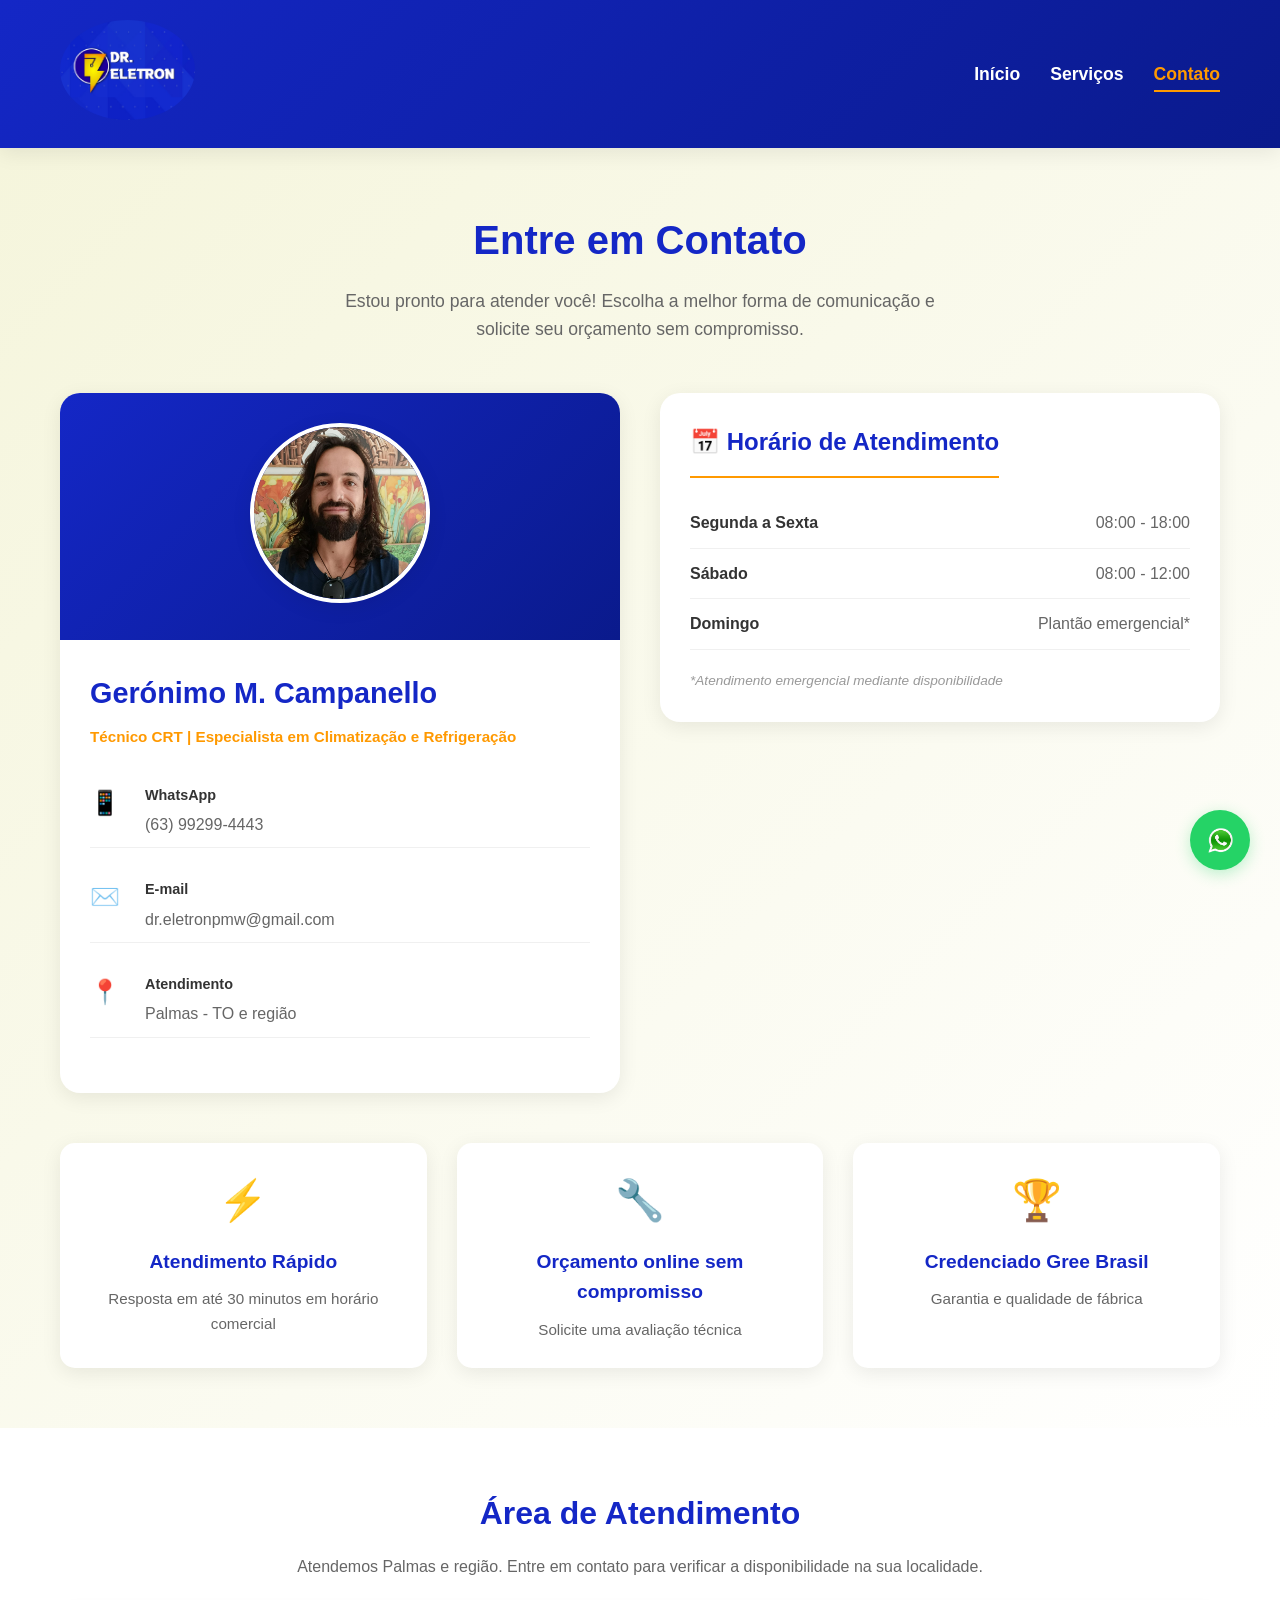
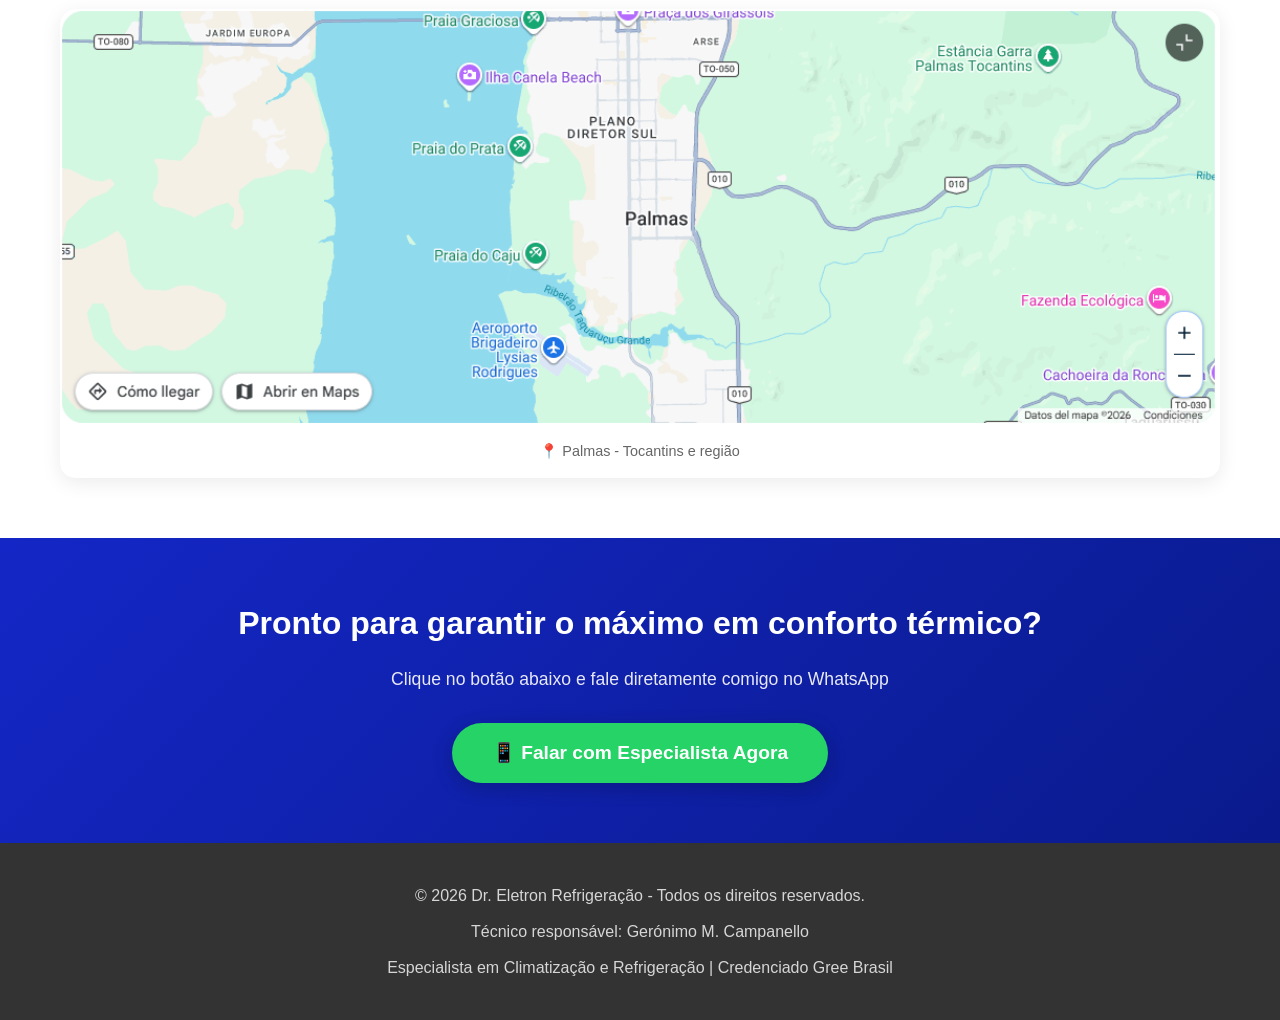
==== contato.html @ a92d4698 "subindo base Dr. Eletron Refrigeraçao" ====
<!DOCTYPE html>
<html lang="pt-br">

<head>
    <meta charset="UTF-8">
    <meta name="viewport" content="width=device-width, initial-scale=1.0">
    <meta name="description"
        content="Entre em contato com Dr. Eletron Refrigeração. Solicite orçamento, tire dúvidas ou agende uma visita técnica. Atendimento rápido e especializado em climatização e refrigeração.">
    <meta name="keywords"
        content="contato, whatsapp, email, orçamento, climatização, refrigeração, Geronimo Campanello">
    <title>Contato | Dr. Eletron Refrigeração</title>
    <link rel="stylesheet" href="estilo.css">
</head>

<body>
    <header>
        <div class="container">
            <div class="logo">
                <img src="img-logos/logo.dr.eletron.png" alt="Logo Dr. Eletron Refrigeração">
            </div>
            <nav>
                <ul class="menu">
                    <li><a href="index.html">Início</a></li>
                    <li><a href="index.html#servicos">Serviços</a></li>
                    <li><a href="contato.html" class="ativo">Contato</a></li>
                </ul>
            </nav>
        </div>
    </header>

    <main>
        <!-- Seção de Contato Principal -->
        <section class="contato-principal">
            <div class="container">
                <div class="contato-header">
                    <h1>Entre em Contato</h1>
                    <p>Estou pronto para atender você! Escolha a melhor forma de comunicação e solicite seu orçamento
                        sem compromisso.</p>
                </div>

                <div class="contato-wrapper">
                    <!-- Card do Técnico -->
                    <div class="card-tecnico-contato">
                        <div class="tecnico-foto">
                            <img src="img-logos/geroncio.jpeg"
                                alt="Gerónimo Campanello - Técnico em Climatização e Refrigeração">
                        </div>
                        <div class="tecnico-dados">
                            <h2>Gerónimo M. Campanello</h2>
                            <p class="tecnico-titulo">Técnico CRT | Especialista em Climatização e Refrigeração</p>
                            <div class="contato-info">
                                <div class="info-item">
                                    <span class="info-icon">📱</span>
                                    <div>
                                        <strong>WhatsApp</strong>
                                        <a href="https://wa.me/5563992994443?text=Olá%20Gerónimo,%20gostaria%20de%20mais%20informações%20sobre%20seus%20serviços!"
                                            target="_blank" class="whatsapp-link">(63) 99299-4443 </a>
                                    </div>
                                </div>
                                <div class="info-item">
                                    <span class="info-icon">✉️</span>
                                    <div>
                                        <strong>E-mail</strong>
                                        <a href="mailto:contato@dreletronrefrigeracao.com.br"
                                            class="email-link">dr.eletronpmw@gmail.com</a>
                                    </div>
                                </div>
                                <div class="info-item">
                                    <span class="info-icon">📍</span>
                                    <div>
                                        <strong>Atendimento</strong>
                                        <p>Palmas - TO e região</p>
                                    </div>
                                </div>
                            </div>
                        </div>
                    </div>

                    <!-- Horário de Atendimento -->
                    <div class="card-atendimento">
                        <h3>📅 Horário de Atendimento</h3>
                        <ul class="horarios">
                            <li>
                                <span>Segunda a Sexta</span>
                                <span>08:00 - 18:00</span>
                            </li>
                            <li>
                                <span>Sábado</span>
                                <span>08:00 - 12:00</span>
                            </li>
                            <li>
                                <span>Domingo</span>
                                <span>Plantão emergencial*</span>
                            </li>
                        </ul>
                        <p class="obs-horario">*Atendimento emergencial mediante disponibilidade</p>
                    </div>
                </div>

                <!-- Informações Adicionais -->
                <div class="info-adicional">
                    <div class="info-card">
                        <span class="info-icon-grande">⚡</span>
                        <h3>Atendimento Rápido</h3>
                        <p>Resposta em até 30 minutos em horário comercial</p>
                    </div>
                    <div class="info-card">
                        <span class="info-icon-grande">🔧</span>
                        <h3>Orçamento online sem compromisso</h3>
                        <p>Solicite uma avaliação técnica</p>
                    </div>
                    <div class="info-card">
                        <span class="info-icon-grande">🏆</span>
                        <h3>Credenciado Gree Brasil</h3>
                        <p>Garantia e qualidade de fábrica</p>
                    </div>
                </div>
            </div>
        </section>

        <!-- Seção de Mapa (opcional) -->
        <section class="mapa-regiao">
            <div class="container">
                <h2>Área de Atendimento</h2>
                <p>Atendemos Palmas e região. Entre em contato para verificar a disponibilidade na sua localidade.</p>
                <div class="mapa-placeholder">
                    <a target="_blank"
                        href="https://www.google.com/maps?sca_esv=269c172d4162f071&rlz=1C1VDKB_pt-PTBR1072BR1072&output=search&q=palmas+tocantins&source=lnms&fbs=[base64]&entry=mc&ved=1t:200715&ictx=111"><img
                            src="img-logos/mapa.palmas.png" alt="Mapa da região de Palmas - TO"></a>

                    <p class="legenda-mapa">📍 Palmas - Tocantins e região</p>
                </div>
            </div>
        </section>

        <!-- Seção de Chamada para Ação -->
        <section class="cta-contato">
            <div class="container">
                <h2>Pronto para garantir o máximo em conforto térmico?</h2>
                <p>Clique no botão abaixo e fale diretamente comigo no WhatsApp</p>
                <a href="https://wa.me/5563992994443?text=Olá%20Gerónimo,%20gostaria%20de%20mais%20informações%20sobre%20seus%20serviços!"
                    target="_blank" class="btn-whatsapp-grande">
                    📱 Falar com Especialista Agora
                </a>
            </div>
        </section>
    </main>

    <footer>
        <div class="container">
            <p>© 2026 Dr. Eletron Refrigeração - Todos os direitos reservados.</p>
            <p>Técnico responsável: Gerónimo M. Campanello</p>
            <p>Especialista em Climatização e Refrigeração | Credenciado Gree Brasil</p>
        </div>
    </footer>
    <!-- Botão Flutuante WhatsApp -->
    <a href="https://wa.me/5563992994443?text=Olá%20Gerónimo,%20gostaria%20de%20mais%20informações%20sobre%20seus%20serviços!"
        class="whatsapp-float" target="_blank" rel="noopener noreferrer">
        <img src="img-logos/za.s.fund (1).png" alt="WhatsApp" class="whatsapp-icon">
        <span class="whatsapp-tooltip">Fale conosco!</span>
    </a>
</body>

</html>
---- estilo.css ----
* {
    margin: 0;
    padding: 0;
    box-sizing: border-box;
}

:root {
    --azul-dr: #1427c6;
    --laranja: #ff9900;
    --amarelo: #f1d700;
    --branco: #ffffff;
    --bege: #f5f5dc;
    --cinza-claro: #f0f0f0;
    --cinza-escuro: #333333;
    --sombra: 0 5px 20px rgba(0, 0, 0, 0.08);
    --sombra-hover: 0 10px 30px rgba(0, 0, 0, 0.12);
    --transicao: all 0.3s ease;
}

body {
    font-family: 'Segoe UI', Tahoma, Geneva, Verdana, sans-serif;
    line-height: 1.6;
    color: var(--cinza-escuro);
    background-color: var(--branco);
}

.container {
    max-width: 1200px;
    margin: 0 auto;
    padding: 0 20px;
}

/* ============================================
   HEADER E NAVEGAÇÃO
   ============================================ */
header {
    background: linear-gradient(135deg, var(--azul-dr) 0%, #0a1a8c 100%);
    padding: 20px 0;
    position: sticky;
    top: 0;
    z-index: 1000;
    box-shadow: var(--sombra);
}

header .container {
    max-width: 1200px;
    margin: 0 auto;
    display: flex;
    justify-content: space-between;
    align-items: center;
    flex-wrap: wrap;
    gap: 20px;
}

.logo img {
    max-height: 100px;
    width: auto;
    margin: 0;
    padding: 0;
    border-radius: 50%;
}

.img-gree{
    display: flex;
    margin: 0 auto;    
    justify-content: center;
    align-content: center;
    align-items: center
}
.img-gree img{
    max-width: 150px;
}

/* Menu de Navegação */
.menu {
    display: flex;
    list-style: none;
    gap: 30px;
}

.menu li a {
    color: var(--branco);
    text-decoration: none;
    font-weight: 600;
    font-size: 1.1rem;
    padding: 8px 0;
    transition: var(--transicao);
    position: relative;
}

.menu li a::after {
    content: '';
    position: absolute;
    bottom: 0;
    left: 0;
    width: 0;
    height: 2px;
    background: var(--laranja);
    transition: var(--transicao);
}

.menu li a:hover::after,
.menu li a.ativo::after {
    width: 100%;
}

.menu li a:hover,
.menu li a.ativo {
    color: var(--laranja);
}

/* ============================================
   SEÇÃO SOBRE O TÉCNICO
   ============================================ */
.sobre-tecnico {
    padding: 60px 0;
    background: linear-gradient(135deg, var(--bege) 0%, var(--branco) 100%);
}

.sobre-tecnico .container {
    display: grid;
    grid-template-columns: 1fr 1fr;
    gap: 50px;
    align-items: center;
}

.tecnico-info h1 {
    font-size: 2.5rem;
    color: var(--azul-dr);
    margin-bottom: 15px;
    font-weight: 700;
}

.badge {
    display: inline-block;
    background: var(--laranja);
    color: var(--branco);
    padding: 8px 20px;
    border-radius: 25px;
    font-size: 0.9rem;
    font-weight: 600;
    margin-bottom: 20px;
}

.tecnico-info p {
    margin-bottom: 20px;
    font-size: 1.05rem;
    color: #555;
}

.destaque-experiencia {
    background: linear-gradient(135deg, rgba(20, 39, 198, 0.05) 0%, rgba(255, 153, 0, 0.05) 100%);
    border-left: 4px solid var(--laranja);
    padding: 20px;
    margin: 25px 0;
    border-radius: 8px;
}

.destaque-experiencia p {
    margin-bottom: 0;
    font-weight: 500;
}

.davita {
    color: var(--azul-dr);
    font-weight: 700;
    font-size: 1.1rem;
}

.tecnico-imagem {
    text-align: center;
}

.tecnico-imagem img {
    max-width: 100%;
    border-radius: 15px;
    box-shadow: var(--sombra);
    margin-bottom: 20px;
}

.carteira-crt img {
    max-width: 350px;
    border-radius: 10px;
    box-shadow: var(--sombra);
}

/* ============================================
   SEÇÃO SERVIÇOS
   ============================================ */
.servicos-destaque {
    padding: 60px 0;
    background: var(--branco);
}

.servicos-destaque h2 {
    text-align: center;
    font-size: 2.2rem;
    color: var(--azul-dr);
    margin-bottom: 50px;
    position: relative;
    padding-bottom: 15px;
}

.servicos-destaque h2::after {
    content: '';
    position: absolute;
    bottom: 0;
    left: 50%;
    transform: translateX(-50%);
    width: 80px;
    height: 3px;
    background: var(--laranja);
}

.servico-item {
    display: grid;
    grid-template-columns: 1fr 1fr;
    gap: 40px;
    margin-bottom: 60px;
    align-items: center;
}

.servico-item:last-child {
    margin-bottom: 0;
}

.servico-texto h3 {
    font-size: 1.8rem;
    color: var(--azul-dr);
    margin-bottom: 20px;
}

.servico-texto p {
    margin-bottom: 15px;
    color: #555;
}

.servico-texto ul {
    list-style: none;
    margin-bottom: 25px;
}

.servico-texto ul li {
    margin-bottom: 12px;
    padding-left: 25px;
    position: relative;
    color: #555;
}

.servico-texto ul li::before {
    content: '✓';
    position: absolute;
    left: 0;
    color: var(--laranja);
    font-weight: bold;
    font-size: 1.1rem;
}

.btn-saiba-mais {
    display: inline-block;
    background: transparent;
    color: var(--azul-dr);
    text-decoration: none;
    font-weight: 600;
    padding: 10px 0;
    border-bottom: 2px solid var(--laranja);
    transition: var(--transicao);
}

.btn-saiba-mais:hover {
    color: var(--laranja);
    transform: translateX(5px);
}

.servico-imagem img {
    width: 100%;
    border-radius: 15px;
    box-shadow: var(--sombra);
    transition: var(--transicao);
}

.servico-imagem img:hover {
    transform: scale(1.02);
    box-shadow: var(--sombra-hover);
}

/* ============================================
   SEÇÃO DIFERENCIAIS
   ============================================ */
.diferenciais {
    padding: 60px 0;
    background: linear-gradient(135deg, var(--cinza-claro) 0%, var(--bege) 100%);
}

.diferenciais h2 {
    text-align: center;
    font-size: 2.2rem;
    color: var(--azul-dr);
    margin-bottom: 50px;
    position: relative;
    padding-bottom: 15px;
}

.diferenciais h2::after {
    content: '';
    position: absolute;
    bottom: 0;
    left: 50%;
    transform: translateX(-50%);
    width: 80px;
    height: 3px;
    background: var(--laranja);
}

.cards-diferenciais {
    display: grid;
    grid-template-columns: repeat(auto-fit, minmax(300px, 1fr));
    gap: 30px;
}

.card {
    background: var(--branco);
    padding: 30px;
    border-radius: 15px;
    text-align: center;
    transition: var(--transicao);
    box-shadow: var(--sombra);
    border-bottom: 3px solid transparent;
}

.card:hover {
    transform: translateY(-5px);
    box-shadow: var(--sombra-hover);
    border-bottom-color: var(--laranja);
}

.card h3 {
    font-size: 1.3rem;
    color: var(--azul-dr);
    margin-bottom: 15px;
}

.card p {
    color: #666;
    line-height: 1.6;
}

/* ============================================
   SEÇÃO CASES DE SUCESSO
   ============================================ */
.cases {
    padding: 60px 0;
    background: var(--branco);
}

.cases h2 {
    text-align: center;
    font-size: 2.2rem;
    color: var(--azul-dr);
    margin-bottom: 50px;
    position: relative;
    padding-bottom: 15px;
}

.cases h2::after {
    content: '';
    position: absolute;
    bottom: 0;
    left: 50%;
    transform: translateX(-50%);
    width: 80px;
    height: 3px;
    background: var(--laranja);
}

.case-item {
    background: linear-gradient(135deg, var(--bege) 0%, var(--branco) 100%);
    border-radius: 15px;
    padding: 40px;
    box-shadow: var(--sombra);
    border-left: 5px solid var(--laranja);
}

.case-info h3 {
    font-size: 1.5rem;
    color: var(--azul-dr);
    margin-bottom: 20px;
}

.case-info p {
    margin-bottom: 15px;
    color: #555;
    line-height: 1.7;
}

.case-info p strong {
    color: var(--azul-dr);
}

/* ============================================
   SEÇÃO CTA (CHAMADA PARA AÇÃO)
   ============================================ */
.cta {
    padding: 80px 0;
    background: linear-gradient(135deg, var(--azul-dr) 0%, #0a1a8c 100%);
    text-align: center;
    color: var(--branco);
}

.cta h2 {
    font-size: 2rem;
    margin-bottom: 20px;
}

.cta p {
    font-size: 1.2rem;
    margin-bottom: 30px;
    opacity: 0.95;
}

.btn-contato {
    display: inline-block;
    background: var(--laranja);
    color: var(--branco);
    text-decoration: none;
    padding: 15px 40px;
    border-radius: 50px;
    font-weight: 600;
    font-size: 1.1rem;
    transition: var(--transicao);
    box-shadow: 0 5px 15px rgba(0, 0, 0, 0.2);
}

.btn-contato:hover {
    background: var(--amarelo);
    transform: translateY(-2px);
    box-shadow: 0 8px 20px rgba(0, 0, 0, 0.3);
}

/* ============================================
   FOOTER
   ============================================ */
footer {
    background: var(--cinza-escuro);
    color: var(--branco);
    padding: 40px 0;
    text-align: center;
}

footer p {
    margin-bottom: 10px;
    opacity: 0.8;
}

footer p:last-child {
    margin-bottom: 0;
}

/* ============================================
   RESPONSIVIDADE
   ============================================ */
@media (max-width: 768px) {
    header .container {
        flex-direction: column;
        text-align: center;
    }
    
    .menu {
        flex-wrap: wrap;
        justify-content: center;
        gap: 20px;
    }
    
    .sobre-tecnico .container {
        grid-template-columns: 1fr;
        gap: 30px;
    }
    
    .tecnico-info h1 {
        font-size: 2rem;
    }
    
    .servico-item {
        grid-template-columns: 1fr;
        gap: 30px;
    }
    
    .servico-item:nth-child(even) .servico-imagem {
        order: -1;
    }
    
    .servico-texto h3 {
        font-size: 1.5rem;
    }
    
    .cards-diferenciais {
        grid-template-columns: 1fr;
    }
    
    .case-item {
        padding: 25px;
    }
    
    .cta h2 {
        font-size: 1.5rem;
    }
    
    .cta p {
        font-size: 1rem;
    }
    
    .btn-contato {
        padding: 12px 30px;
        font-size: 1rem;
    }
}

@media (max-width: 480px) {
    .container {
        padding: 0 15px;
    }
    
    .tecnico-info h1 {
        font-size: 1.8rem;
    }
    
    .badge {
        font-size: 0.8rem;
    }
    
    .servicos-destaque h2,
    .diferenciais h2,
    .cases h2 {
        font-size: 1.8rem;
    }
    
    .card {
        padding: 20px;
    }
    
    .case-info h3 {
        font-size: 1.3rem;
    }
}

/* ============================================
   ANIMAÇÕES E EFEITOS
   ============================================ */
@keyframes fadeInUp {
    from {
        opacity: 0;
        transform: translateY(30px);
    }
    to {
        opacity: 1;
        transform: translateY(0);
    }
}

.sobre-tecnico,
.servicos-destaque,
.diferenciais,
.cases,
.cta {
    animation: fadeInUp 0.6s ease-out;
}

/* Scroll Suave */
html {
    scroll-behavior: smooth;
}

/* Seleção de Texto */
::selection {
    background: var(--laranja);
    color: var(--branco);
}

/* Scrollbar Personalizada */
::-webkit-scrollbar {
    width: 10px;
}

::-webkit-scrollbar-track {
    background: var(--cinza-claro);
}

::-webkit-scrollbar-thumb {
    background: var(--azul-dr);
    border-radius: 5px;
}

::-webkit-scrollbar-thumb:hover {
    background: var(--laranja);
}
/* ============================================
   PÁGINA DE CONTATO
   ============================================ */

/* Seção Principal de Contato */
.contato-principal {
    padding: 60px 0;
    background: linear-gradient(135deg, var(--bege) 0%, var(--branco) 100%);
}

.contato-header {
    text-align: center;
    margin-bottom: 50px;
}

.contato-header h1 {
    font-size: 2.5rem;
    color: var(--azul-dr);
    margin-bottom: 15px;
}

.contato-header p {
    font-size: 1.1rem;
    color: #666;
    max-width: 600px;
    margin: 0 auto;
}

.contato-wrapper {
    display: grid;
    grid-template-columns: 1fr 1fr;
    gap: 40px;
    margin-bottom: 50px;
}

/* Card do Técnico */
.card-tecnico-contato {
    background: var(--branco);
    border-radius: 20px;
    overflow: hidden;
    box-shadow: var(--sombra);
    display: flex;
    flex-direction: column;
    transition: var(--transicao);
}

.card-tecnico-contato:hover {
    transform: translateY(-5px);
    box-shadow: var(--sombra-hover);
}

.tecnico-foto {
    background: linear-gradient(135deg, var(--azul-dr) 0%, #0a1a8c 100%);
    text-align: center;
    padding: 30px;
}

.tecnico-foto img {
    width: 180px;
    height: 180px;
    border-radius: 50%;
    object-fit: cover;
    border: 4px solid var(--branco);
    box-shadow: var(--sombra);
}

.tecnico-dados {
    padding: 30px;
}

.tecnico-dados h2 {
    color: var(--azul-dr);
    font-size: 1.8rem;
    margin-bottom: 8px;
}

.tecnico-titulo {
    color: var(--laranja);
    font-weight: 600;
    margin-bottom: 25px;
    font-size: 0.95rem;
}

.contato-info {
    margin-bottom: 25px;
}

.info-item {
    display: flex;
    align-items: flex-start;
    gap: 15px;
    margin-bottom: 20px;
    padding: 10px 0;
    border-bottom: 1px solid var(--cinza-claro);
}

.info-icon {
    font-size: 1.5rem;
    min-width: 40px;
}

.info-item strong {
    display: block;
    color: var(--cinza-escuro);
    margin-bottom: 5px;
    font-size: 0.9rem;
}

.info-item a,
.info-item p {
    color: #666;
    text-decoration: none;
    transition: var(--transicao);
}

.whatsapp-link:hover {
    color: #25D366;
}

.email-link:hover {
    color: var(--azul-dr);
}

.botoes-contato {
    display: flex;
    flex-direction: column;
    gap: 15px;
    margin-top: 25px;
}

.btn-whatsapp,
.btn-email {
    display: flex;
    align-items: center;
    justify-content: center;
    gap: 10px;
    padding: 12px 20px;
    border-radius: 10px;
    text-decoration: none;
    font-weight: 600;
    transition: var(--transicao);
    text-align: center;
}

.btn-whatsapp {
    background: #25D366;
    color: var(--branco);
}

.btn-whatsapp:hover {
    background: #128C7E;
    transform: translateY(-2px);
}

.btn-email {
    background: var(--cinza-claro);
    color: var(--cinza-escuro);
    border: 1px solid #ddd;
}

.btn-email:hover {
    background: var(--bege);
    transform: translateY(-2px);
}

/* Card de Atendimento */
.card-atendimento {
    background: var(--branco);
    border-radius: 20px;
    padding: 30px;
    box-shadow: var(--sombra);
    height: fit-content;
}

.card-atendimento h3 {
    color: var(--azul-dr);
    font-size: 1.5rem;
    margin-bottom: 20px;
    padding-bottom: 15px;
    border-bottom: 2px solid var(--laranja);
    display: inline-block;
}

.horarios {
    list-style: none;
    margin-bottom: 20px;
}

.horarios li {
    display: flex;
    justify-content: space-between;
    padding: 12px 0;
    border-bottom: 1px solid var(--cinza-claro);
}

.horarios li span:first-child {
    font-weight: 600;
    color: var(--cinza-escuro);
}

.horarios li span:last-child {
    color: #666;
}

.obs-horario {
    font-size: 0.85rem;
    color: #999;
    margin-top: 15px;
    font-style: italic;
}

/* Informações Adicionais */
.info-adicional {
    display: grid;
    grid-template-columns: repeat(auto-fit, minmax(250px, 1fr));
    gap: 30px;
    margin-top: 40px;
}

.info-card {
    text-align: center;
    padding: 25px;
    background: var(--branco);
    border-radius: 15px;
    box-shadow: var(--sombra);
    transition: var(--transicao);
}

.info-card:hover {
    transform: translateY(-5px);
    box-shadow: var(--sombra-hover);
}

.info-icon-grande {
    font-size: 2.5rem;
    display: block;
    margin-bottom: 15px;
}

.info-card h3 {
    color: var(--azul-dr);
    margin-bottom: 10px;
    font-size: 1.2rem;
}

.info-card p {
    color: #666;
    font-size: 0.95rem;
}

/* Seção Mapa */
.mapa-regiao {
    padding: 60px 0;
    background: var(--branco);
    text-align: center;
}

.mapa-regiao h2 {
    font-size: 2rem;
    color: var(--azul-dr);
    margin-bottom: 15px;
}

.mapa-regiao > .container > p {
    color: #666;
    margin-bottom: 30px;
}

.mapa-placeholder {
    background: var(--cinza-claro);
    border-radius: 15px;
    overflow: hidden;
    box-shadow: var(--sombra);
}

.mapa-placeholder img {
    width: 100%;
    height: auto;
    display: block;
}

.legenda-mapa {
    padding: 15px;
    color: #666;
    font-size: 0.9rem;
    background: var(--branco);
}

/* CTA da Página de Contato */
.cta-contato {
    padding: 60px 0;
    background: linear-gradient(135deg, var(--azul-dr) 0%, #0a1a8c 100%);
    text-align: center;
    color: var(--branco);
}

.cta-contato h2 {
    font-size: 2rem;
    margin-bottom: 15px;
}

.cta-contato p {
    font-size: 1.1rem;
    margin-bottom: 30px;
    opacity: 0.9;
}

.btn-whatsapp-grande {
    display: inline-flex;
    align-items: center;
    gap: 12px;
    background: #25D366;
    color: var(--branco);
    text-decoration: none;
    padding: 15px 40px;
    border-radius: 50px;
    font-weight: 600;
    font-size: 1.2rem;
    transition: var(--transicao);
    box-shadow: 0 5px 20px rgba(0, 0, 0, 0.2);
}

.btn-whatsapp-grande:hover {
    background: #128C7E;
    transform: translateY(-3px);
    box-shadow: 0 8px 25px rgba(0, 0, 0, 0.3);
}

/* Responsividade para página de contato */
@media (max-width: 768px) {
    .contato-wrapper {
        grid-template-columns: 1fr;
    }
    
    .contato-header h1 {
        font-size: 2rem;
    }
    
    .tecnico-dados h2 {
        font-size: 1.5rem;
    }
    
    .btn-whatsapp-grande {
        font-size: 1rem;
        padding: 12px 25px;
    }
    
    .cta-contato h2 {
        font-size: 1.5rem;
    }
    
    .info-adicional {
        grid-template-columns: 1fr;
    }
}

/* ============================================
   BOTÃO FLUTUANTE WHATSAPP
   ============================================ */
.whatsapp-float {
    position: fixed;
    bottom: 30px;
    right: 30px;
    z-index: 1000;
    width: 60px;
    height: 60px;
    background-color: #25D366;
    border-radius: 50%;
    display: flex;
    align-items: center;
    justify-content: center;
    box-shadow: 0 4px 15px rgba(37, 211, 102, 0.3);
    transition: all 0.3s ease;
    text-decoration: none;
    animation: pulse 2s infinite;
}

.whatsapp-float:hover {
    transform: scale(1.1);
    box-shadow: 0 6px 20px rgba(37, 211, 102, 0.5);
    background-color: #128C7E;
}

.whatsapp-icon {
    width: 35px;
    height: 35px;
}

/* Tooltip (texto que aparece ao passar o mouse) */
.whatsapp-tooltip {
    position: absolute;
    right: 70px;
    background: var(--cinza-escuro);
    color: var(--branco);
    padding: 8px 15px;
    border-radius: 25px;
    font-size: 0.85rem;
    font-weight: 500;
    white-space: nowrap;
    opacity: 0;
    visibility: hidden;
    transition: all 0.3s ease;
    box-shadow: var(--sombra);
}

.whatsapp-tooltip::after {
    content: '';
    position: absolute;
    right: -8px;
    top: 50%;
    transform: translateY(-50%);
    border-width: 5px;
    border-style: solid;
    border-color: transparent transparent transparent var(--cinza-escuro);
}

.whatsapp-float:hover .whatsapp-tooltip {
    opacity: 1;
    visibility: visible;
    right: 80px;
}

/* Animação de pulsação */
@keyframes pulse {
    0% {
        transform: scale(1);
        box-shadow: 0 4px 15px rgba(37, 211, 102, 0.3);
    }
    50% {
        transform: scale(1.05);
        box-shadow: 0 6px 25px rgba(37, 211, 102, 0.5);
    }
    100% {
        transform: scale(1);
        box-shadow: 0 4px 15px rgba(37, 211, 102, 0.3);
    }
}

/* Responsividade para mobile */
@media (max-width: 768px) {
    .whatsapp-float {
        width: 55px;
        height: 55px;
        bottom: 20px;
        right: 20px;
    }
    
    .whatsapp-icon {
        width: 30px;
        height: 30px;
    }
    
    .whatsapp-tooltip {
        display: none; /* Esconde tooltip em mobile */
    }
}
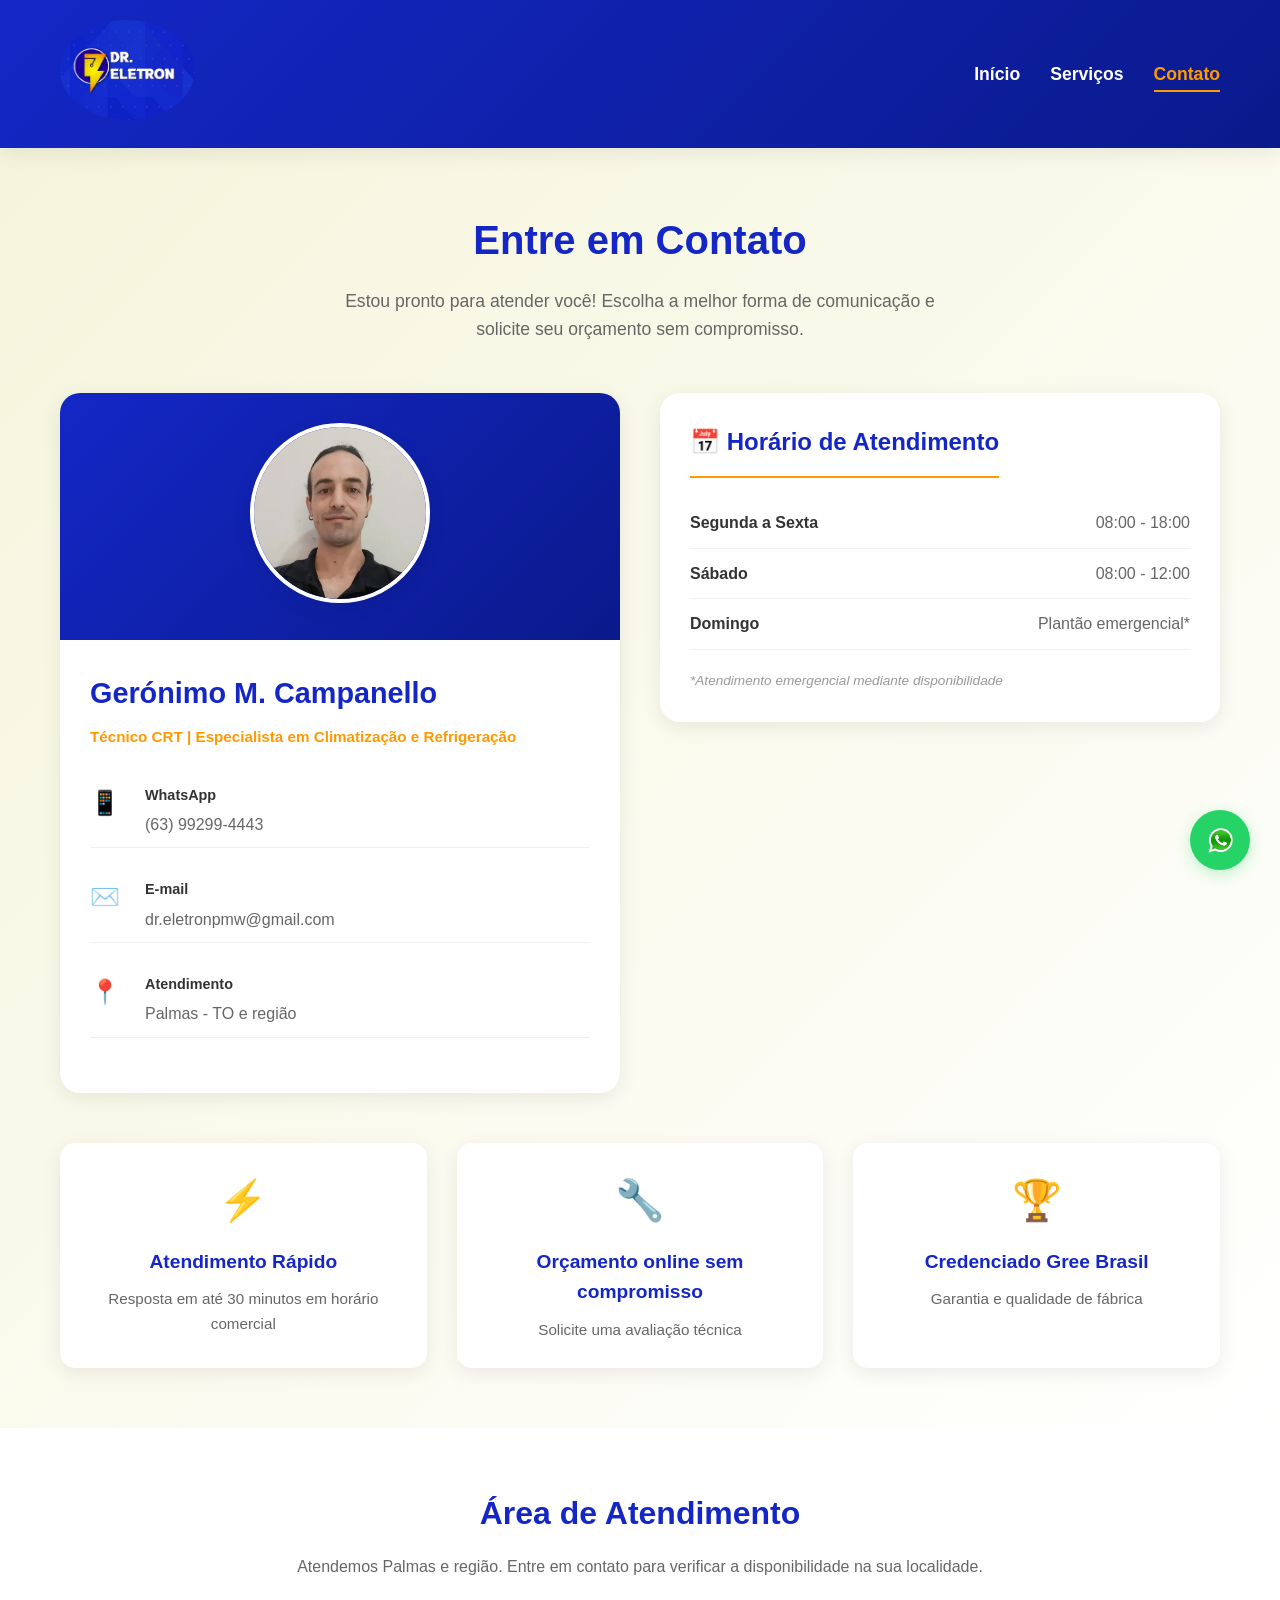
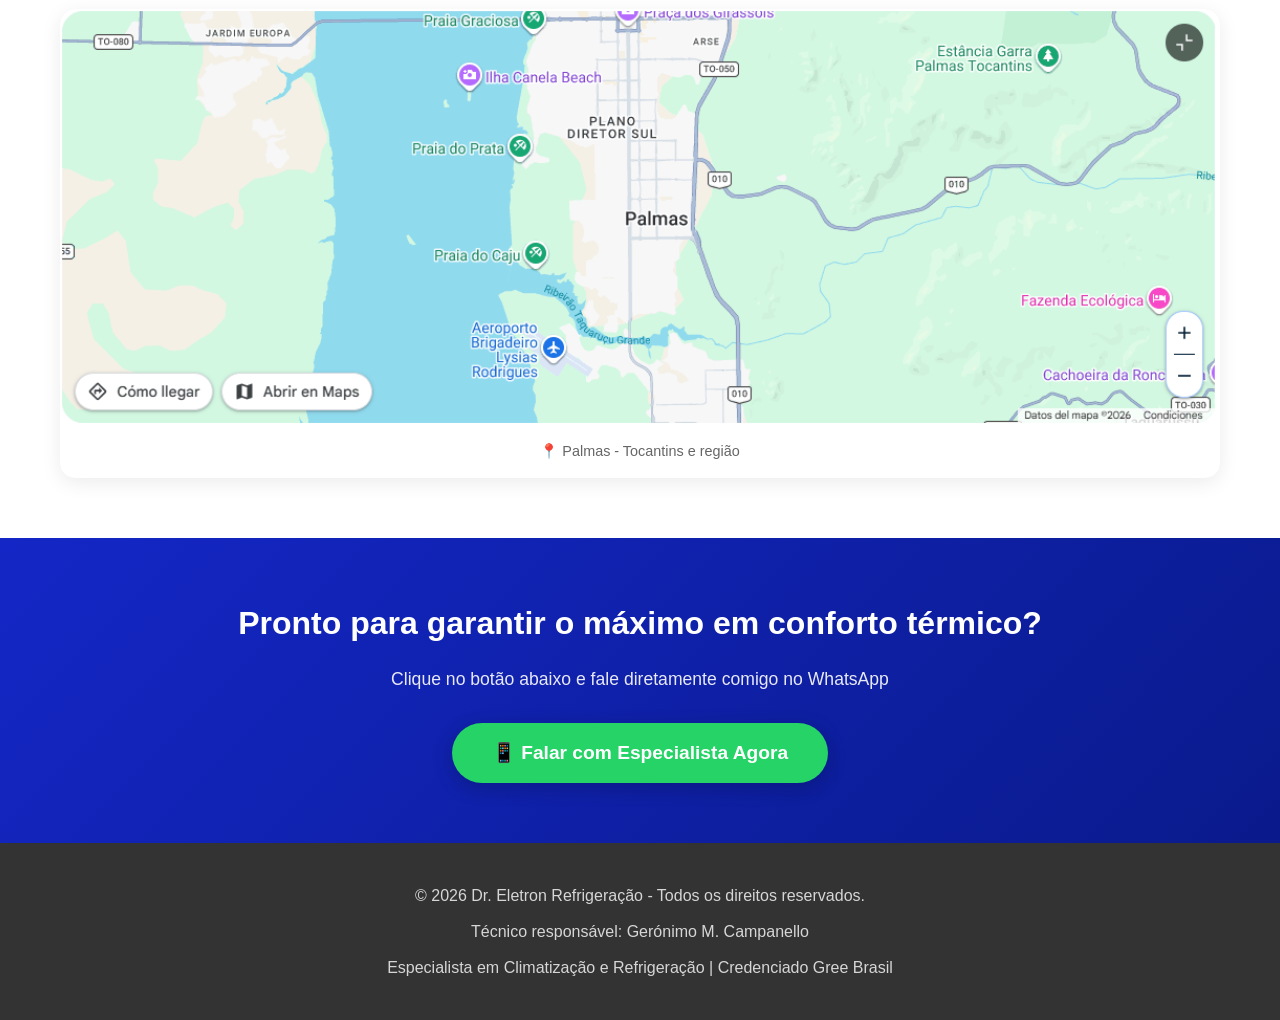
==== commit 043c9df0: "atualizando informaçoes e imgs" ====
--- a/contato.html
+++ b/contato.html
@@ -42,7 +42,7 @@
                     <!-- Card do Técnico -->
                     <div class="card-tecnico-contato">
                         <div class="tecnico-foto">
-                            <img src="img-logos/geroncio.jpeg"
+                            <img src="img-logos/geronimo.dr.eletron.recorte.webp"
                                 alt="Gerónimo Campanello - Técnico em Climatização e Refrigeração">
                         </div>
                         <div class="tecnico-dados">
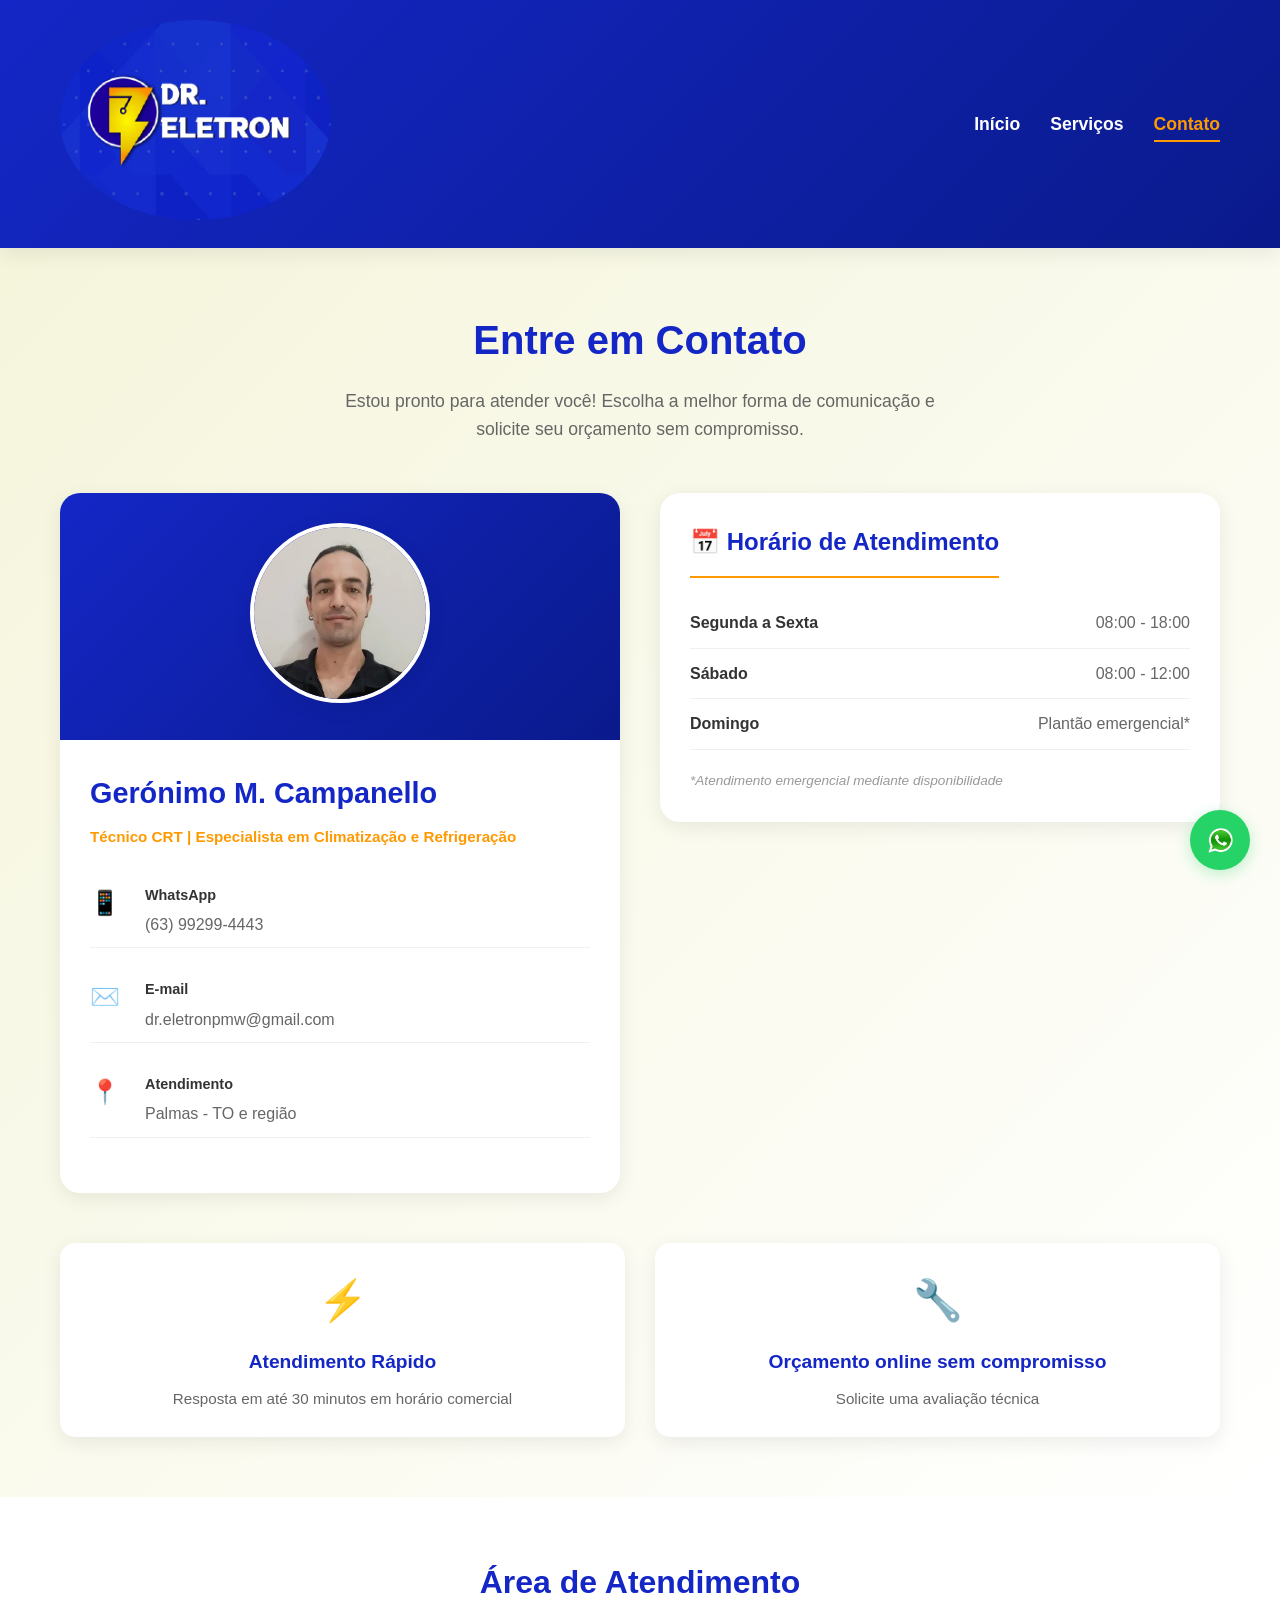
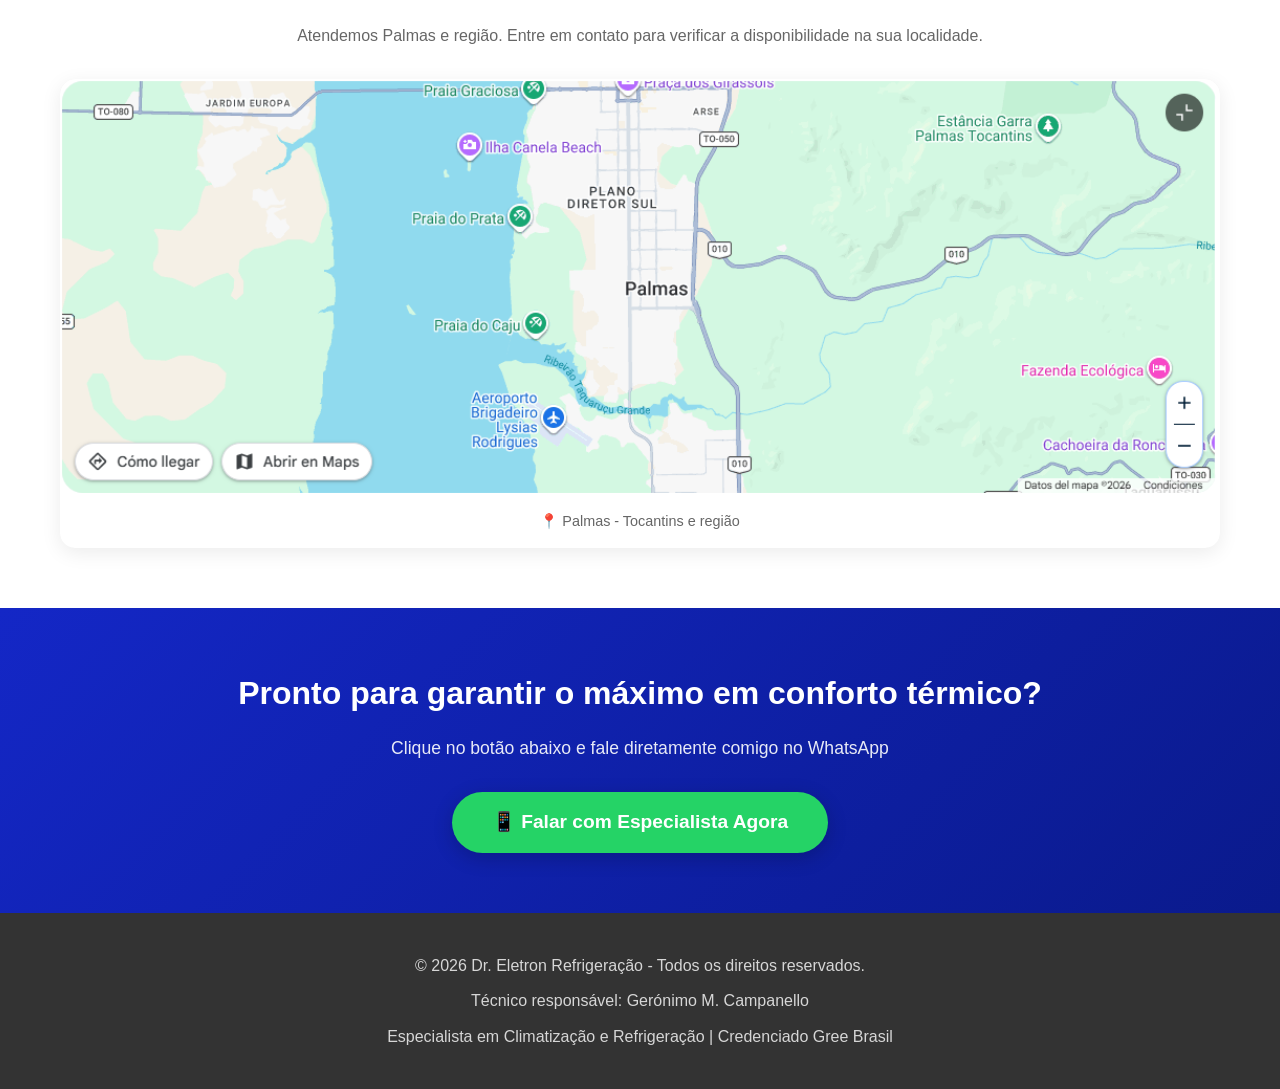
==== commit 273acdf7: "aguardando credenciamento GREE" ====
--- a/contato.html
+++ b/contato.html
@@ -109,11 +109,16 @@
                         <h3>Orçamento online sem compromisso</h3>
                         <p>Solicite uma avaliação técnica</p>
                     </div>
+
+                <!--    
                     <div class="info-card">
                         <span class="info-icon-grande">🏆</span>
                         <h3>Credenciado Gree Brasil</h3>
                         <p>Garantia e qualidade de fábrica</p>
                     </div>
+
+                -->
+                    
                 </div>
             </div>
         </section>
--- a/estilo.css
+++ b/estilo.css
@@ -49,25 +49,25 @@
     justify-content: space-between;
     align-items: center;
     flex-wrap: wrap;
-    gap: 20px;
 }
 
 .logo img {
-    max-height: 100px;
+    max-height: 200px;
     width: auto;
     margin: 0;
     padding: 0;
     border-radius: 50%;
 }
 
-.img-gree{
+.img-gree {
     display: flex;
-    margin: 0 auto;    
+    margin: 0 auto;
     justify-content: center;
     align-content: center;
     align-items: center
 }
-.img-gree img{
+
+.img-gree img {
     max-width: 150px;
 }
 
@@ -121,10 +121,20 @@
     display: grid;
     grid-template-columns: 1fr 1fr;
     gap: 50px;
-    align-items: center;
-}
-
-.tecnico-info h1 {
+    align-items: start; /* mudado de center para start para alinhar no topo */
+    max-width: 1200px;
+    margin: 0 auto;
+}
+
+/* Ajuste para telas menores */
+@media (max-width: 768px) {
+    .sobre-tecnico .container {
+        grid-template-columns: 1fr;
+        gap: 30px;
+    }
+}
+
+.tecnico-info h2 {
     font-size: 2.5rem;
     color: var(--azul-dr);
     margin-bottom: 15px;
@@ -148,6 +158,42 @@
     color: #555;
 }
 
+/* Credenciais em destaque */
+.credenciais-destaque {
+    margin: 25px 0;
+}
+
+.credencial-item {
+    display: flex;
+    gap: 15px;
+    margin-bottom: 20px;
+    padding: 15px;
+    background: rgba(255, 255, 255, 0.7);
+    border-radius: 12px;
+    transition: var(--transicao);
+}
+
+.credencial-item:hover {
+    background: var(--branco);
+    transform: translateX(5px);
+}
+
+.credencial-icon {
+    font-size: 2rem;
+    min-width: 50px;
+}
+
+.credencial-texto h3 {
+    color: var(--azul-dr);
+    font-size: 1.1rem;
+    margin-bottom: 8px;
+}
+
+.credencial-texto p {
+    margin-bottom: 0;
+    font-size: 0.95rem;
+}
+
 .destaque-experiencia {
     background: linear-gradient(135deg, rgba(20, 39, 198, 0.05) 0%, rgba(255, 153, 0, 0.05) 100%);
     border-left: 4px solid var(--laranja);
@@ -161,27 +207,19 @@
     font-weight: 500;
 }
 
-.davita {
+.davita a {
     color: var(--azul-dr);
     font-weight: 700;
     font-size: 1.1rem;
-}
-
-.tecnico-imagem {
-    text-align: center;
-}
-
-.tecnico-imagem img {
-    max-width: 100%;
-    border-radius: 15px;
-    box-shadow: var(--sombra);
-    margin-bottom: 20px;
-}
-
-.carteira-crt img {
-    max-width: 350px;
-    border-radius: 10px;
-    box-shadow: var(--sombra);
+    text-decoration: none;
+}
+
+.davita a:hover {
+    text-decoration: underline;
+}
+
+.compromisso {
+    font-style: italic;
 }
 
 /* ============================================
@@ -351,6 +389,10 @@
 .cases {
     padding: 60px 0;
     background: var(--branco);
+}
+.cases img{
+    border-radius: 12px;
+    max-width: 100%;
 }
 
 .cases h2 {
@@ -464,51 +506,51 @@
         flex-direction: column;
         text-align: center;
     }
-    
+
     .menu {
         flex-wrap: wrap;
         justify-content: center;
         gap: 20px;
     }
-    
+
     .sobre-tecnico .container {
         grid-template-columns: 1fr;
         gap: 30px;
     }
-    
+
     .tecnico-info h1 {
         font-size: 2rem;
     }
-    
+
     .servico-item {
         grid-template-columns: 1fr;
         gap: 30px;
     }
-    
+
     .servico-item:nth-child(even) .servico-imagem {
         order: -1;
     }
-    
+
     .servico-texto h3 {
         font-size: 1.5rem;
     }
-    
+
     .cards-diferenciais {
         grid-template-columns: 1fr;
     }
-    
+
     .case-item {
         padding: 25px;
     }
-    
+
     .cta h2 {
         font-size: 1.5rem;
     }
-    
+
     .cta p {
         font-size: 1rem;
     }
-    
+
     .btn-contato {
         padding: 12px 30px;
         font-size: 1rem;
@@ -519,25 +561,25 @@
     .container {
         padding: 0 15px;
     }
-    
+
     .tecnico-info h1 {
         font-size: 1.8rem;
     }
-    
+
     .badge {
         font-size: 0.8rem;
     }
-    
+
     .servicos-destaque h2,
     .diferenciais h2,
     .cases h2 {
         font-size: 1.8rem;
     }
-    
+
     .card {
         padding: 20px;
     }
-    
+
     .case-info h3 {
         font-size: 1.3rem;
     }
@@ -551,6 +593,7 @@
         opacity: 0;
         transform: translateY(30px);
     }
+
     to {
         opacity: 1;
         transform: translateY(0);
@@ -593,6 +636,7 @@
 ::-webkit-scrollbar-thumb:hover {
     background: var(--laranja);
 }
+
 /* ============================================
    PÁGINA DE CONTATO
    ============================================ */
@@ -856,7 +900,7 @@
     margin-bottom: 15px;
 }
 
-.mapa-regiao > .container > p {
+.mapa-regiao>.container>p {
     color: #666;
     margin-bottom: 30px;
 }
@@ -926,24 +970,24 @@
     .contato-wrapper {
         grid-template-columns: 1fr;
     }
-    
+
     .contato-header h1 {
         font-size: 2rem;
     }
-    
+
     .tecnico-dados h2 {
         font-size: 1.5rem;
     }
-    
+
     .btn-whatsapp-grande {
         font-size: 1rem;
         padding: 12px 25px;
     }
-    
+
     .cta-contato h2 {
         font-size: 1.5rem;
     }
-    
+
     .info-adicional {
         grid-template-columns: 1fr;
     }
@@ -1021,10 +1065,12 @@
         transform: scale(1);
         box-shadow: 0 4px 15px rgba(37, 211, 102, 0.3);
     }
+
     50% {
         transform: scale(1.05);
         box-shadow: 0 6px 25px rgba(37, 211, 102, 0.5);
     }
+
     100% {
         transform: scale(1);
         box-shadow: 0 4px 15px rgba(37, 211, 102, 0.3);
@@ -1039,13 +1085,216 @@
         bottom: 20px;
         right: 20px;
     }
-    
+
     .whatsapp-icon {
         width: 30px;
         height: 30px;
     }
+
+    .whatsapp-tooltip {
+        display: none;
+        /* Esconde tooltip em mobile */
+    }
+
+  
+/* ============================================
+   CARD CRT EM DESTAQUE
+   ============================================ */
+.card-crt-destaque {
+    background: linear-gradient(135deg, var(--branco) 0%, var(--bege) 100%);
+    border-radius: 20px;
+    overflow: hidden;
+    box-shadow: var(--sombra-hover);
+    border: 1px solid rgba(20, 39, 198, 0.1);
+    transition: var(--transicao);
+    width: 100%; /* ocupar toda largura disponível */
+    max-width: 100%; /* sem limite máximo */
+}
+
+.card-crt-destaque:hover {
+    transform: translateY(-5px);
+    box-shadow: 0 15px 35px rgba(0, 0, 0, 0.15);
+}
+
+.crt-badge {
+    background: linear-gradient(135deg, var(--azul-dr) 0%, #0a1a8c 100%);
+    padding: 12px 25px;
+    display: inline-flex;
+    align-items: center;
+    gap: 10px;
+    border-bottom-right-radius: 30px;
+}
+
+.crt-icon {
+    font-size: 1.5rem;
+    filter: drop-shadow(0 2px 4px rgba(0, 0, 0, 0.2));
+}
+
+.crt-title {
+    color: var(--branco);
+    font-weight: 700;
+    font-size: 1.1rem;
+    letter-spacing: 1px;
+}
+
+.crt-content {
+    display: grid;
+    grid-template-columns: 1fr 1.5fr;
+    gap: 30px;
+    padding: 30px;
+    align-items: center;
+}
+
+.crt-imagem {
+    position: relative;
+    border-radius: 15px;
+    overflow: hidden;
+    box-shadow: var(--sombra);
+    background: var(--cinza-claro);
+}
+
+.crt-imagem img {
+    width: 100%;
+    height: auto;
+    display: block;
+    transition: var(--transicao);
+}
+
+.card-crt-destaque:hover .crt-imagem img {
+    transform: scale(1.02);
+}
+
+.crt-efeito {
+    position: absolute;
+    top: 0;
+    left: 0;
+    right: 0;
+    bottom: 0;
+    background: linear-gradient(135deg, rgba(20, 39, 198, 0.1) 0%, rgba(255, 153, 0, 0.1) 100%);
+    pointer-events: none;
+}
+
+.crt-info h3 {
+    color: var(--azul-dr);
+    font-size: 1.4rem;
+    margin-bottom: 15px;
+    font-weight: 700;
+}
+
+.crt-info p {
+    color: #555;
+    margin-bottom: 8px;
+    line-height: 1.5;
+}
+
+.crt-info ul {
+    list-style: none;
+    margin: 15px 0;
+    padding: 0;
+}
+
+.crt-info ul li {
+    margin-bottom: 8px;
+    color: #555;
+    font-size: 0.95rem;
+    display: flex;
+    align-items: center;
+    gap: 8px;
+}
+
+.crt-info ul li::before {
+    content: '✓';
+    color: var(--laranja);
+    font-weight: bold;
+    font-size: 1rem;
+}
+
+.crt-numero {
+    margin-top: 20px;
+    padding-top: 15px;
+    border-top: 2px solid var(--laranja);
+    display: inline-block;
+}
+
+.crt-numero span {
+    background: var(--cinza-claro);
+    padding: 8px 15px;
+    border-radius: 25px;
+    font-weight: 600;
+    color: var(--azul-dr);
+    font-size: 0.9rem;
+    display: inline-block;
+}
+
+/* Responsividade para tablet e mobile */
+@media (max-width: 992px) {
+    .crt-content {
+        grid-template-columns: 1fr;
+        gap: 25px;
+        padding: 25px;
+    }
+}
+
+@media (max-width: 768px) {
+    .sobre-tecnico .container {
+        grid-template-columns: 1fr;
+        gap: 30px;
+    }
     
-    .whatsapp-tooltip {
-        display: none; /* Esconde tooltip em mobile */
+    .card-crt-destaque {
+        margin-top: 20px;
+    }
+    
+    .crt-content {
+        padding: 20px;
+        gap: 20px;
+    }
+    
+    .crt-badge {
+        padding: 10px 20px;
+    }
+    
+    .crt-title {
+        font-size: 0.9rem;
+    }
+    
+    .crt-info h3 {
+        font-size: 1.2rem;
+    }
+    
+    .crt-info ul li {
+        font-size: 0.85rem;
+    }
+    
+    .crt-numero span {
+        font-size: 0.8rem;
+        padding: 6px 12px;
+    }
+    
+    .tecnico-info h2 {
+        font-size: 2rem;
+    }
+    
+    .credencial-item {
+        padding: 12px;
+    }
+}
+
+@media (max-width: 480px) {
+    .crt-content {
+        padding: 15px;
+    }
+    
+    .crt-info h3 {
+        font-size: 1.1rem;
+    }
+    
+    .tecnico-info h2 {
+        font-size: 1.8rem;
+    }
+    
+    .credencial-icon {
+        font-size: 1.5rem;
+        min-width: 40px;
     }
 }
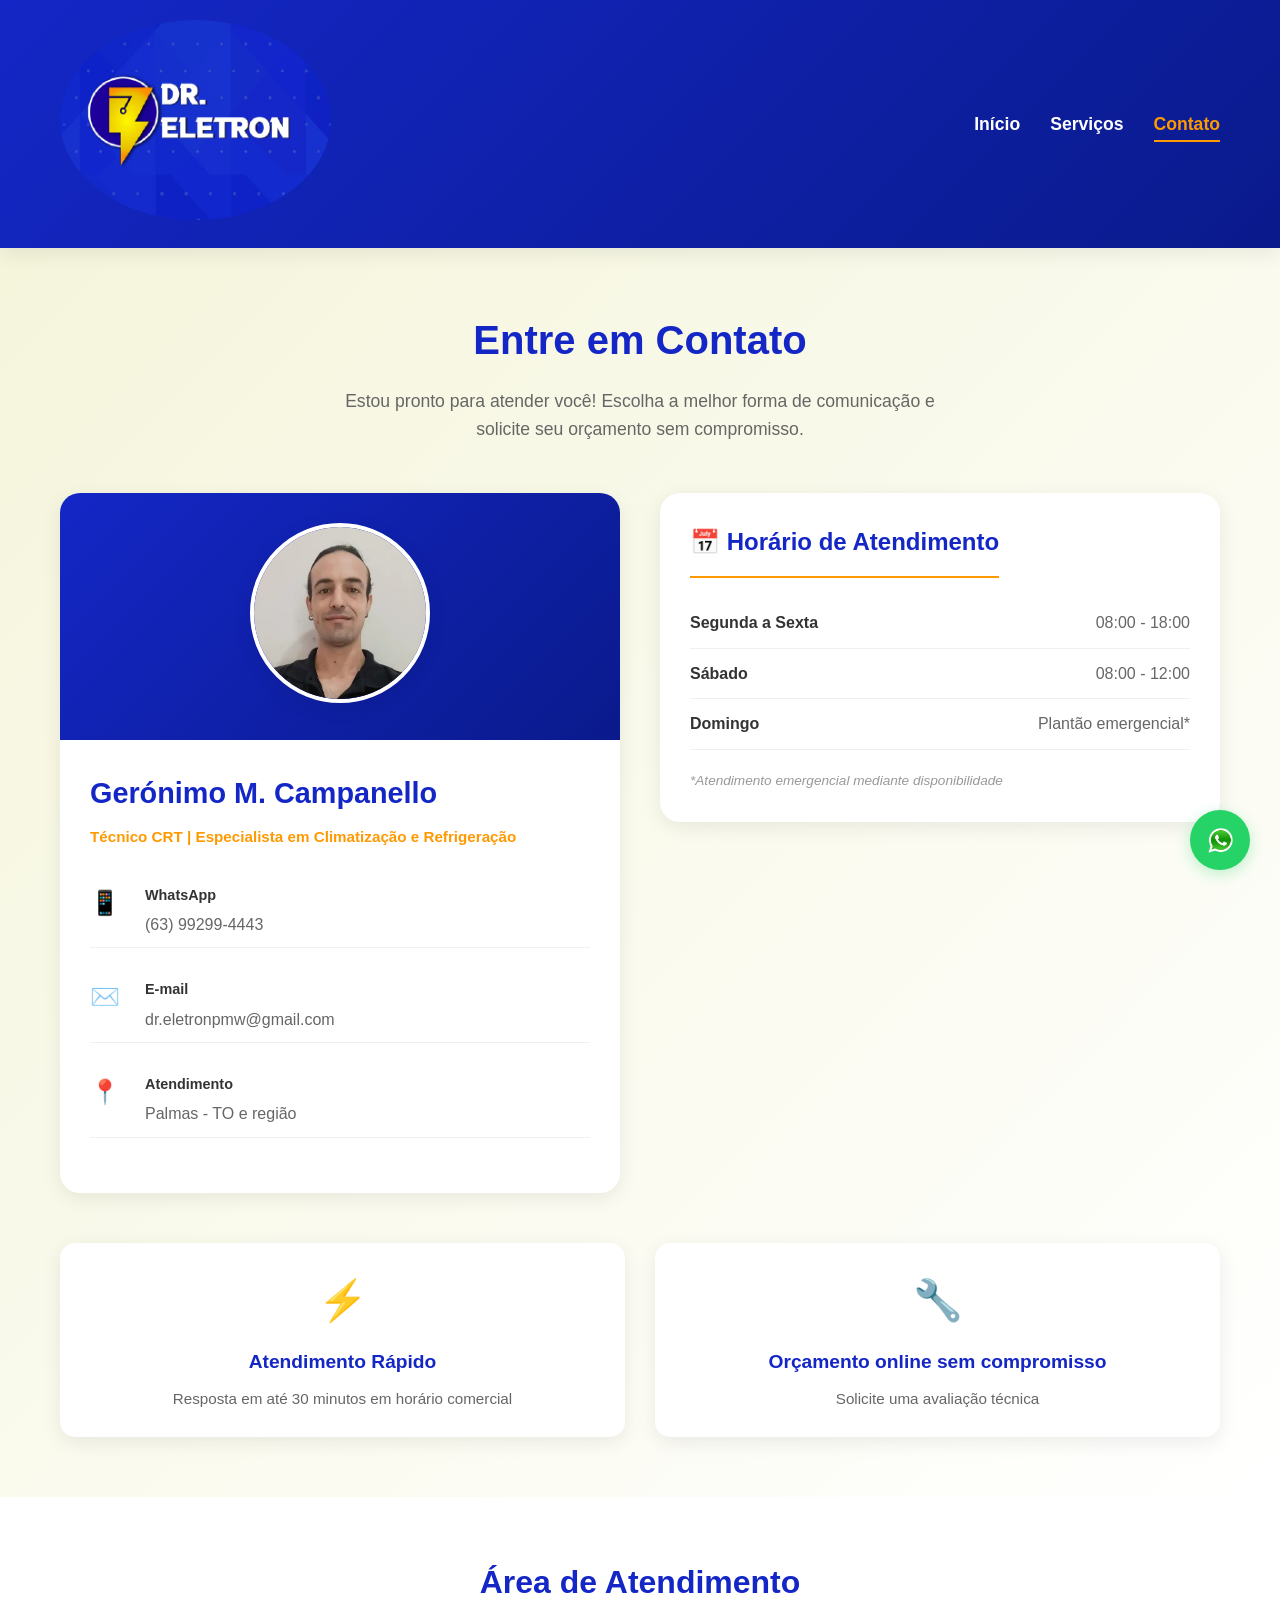
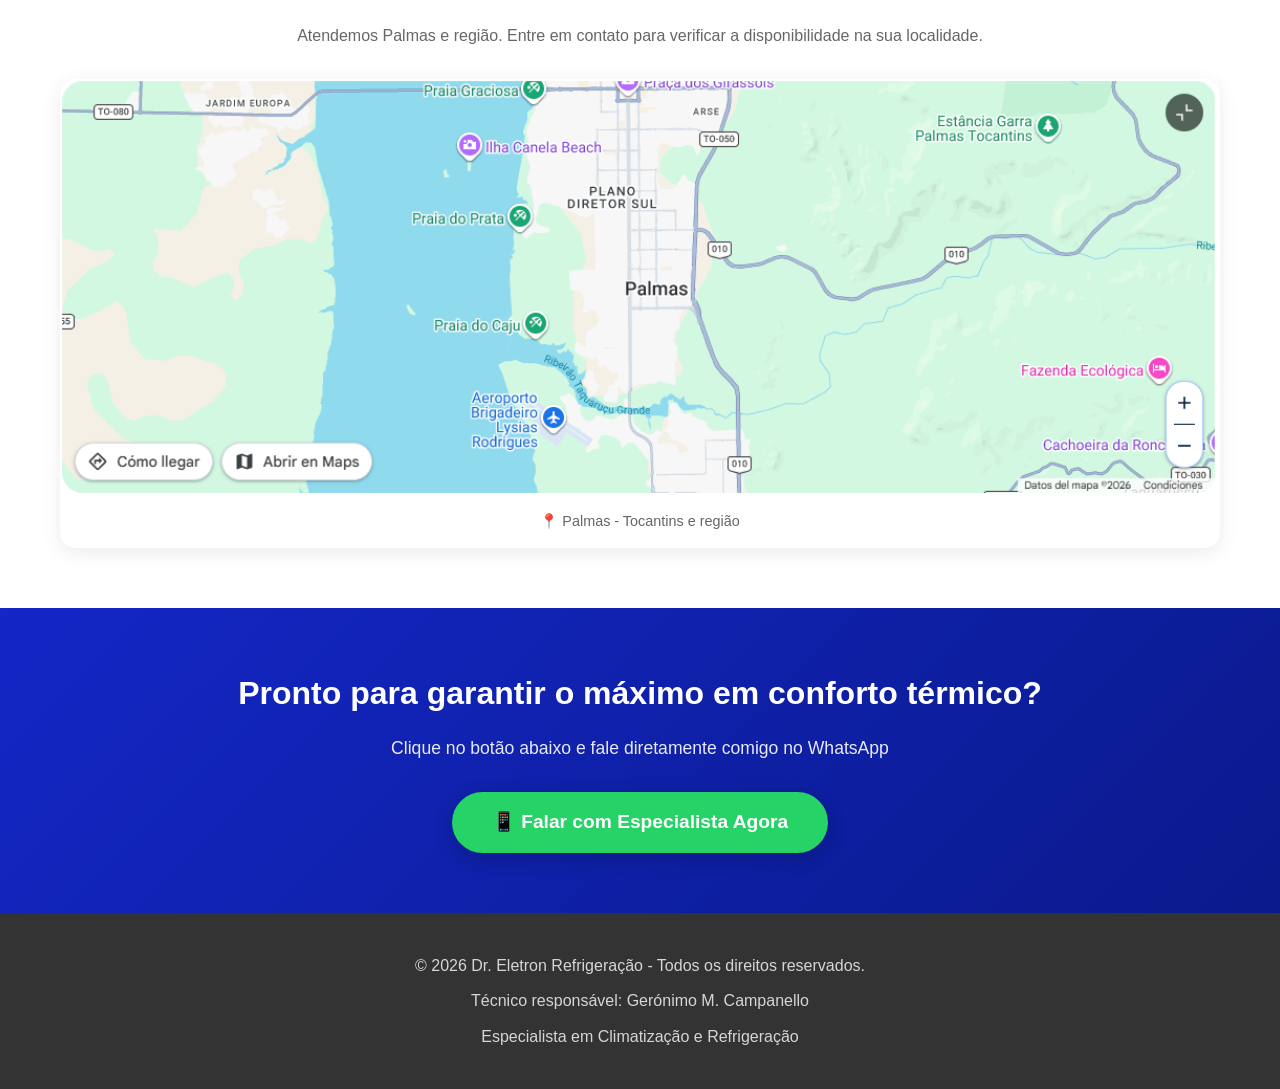
==== commit 57543628: "tirando credenciamento provisorio" ====
--- a/contato.html
+++ b/contato.html
@@ -155,7 +155,7 @@
         <div class="container">
             <p>© 2026 Dr. Eletron Refrigeração - Todos os direitos reservados.</p>
             <p>Técnico responsável: Gerónimo M. Campanello</p>
-            <p>Especialista em Climatização e Refrigeração | Credenciado Gree Brasil</p>
+            <p>Especialista em Climatização e Refrigeração <!-- | Credenciado Gree Brasil --> </p>
         </div>
     </footer>
     <!-- Botão Flutuante WhatsApp -->
--- a/estilo.css
+++ b/estilo.css
@@ -390,6 +390,10 @@
     padding: 60px 0;
     background: var(--branco);
 }
+.txt-comentario{
+    font-size: 14px;
+}
+
 .cases img{
     border-radius: 12px;
     max-width: 100%;
